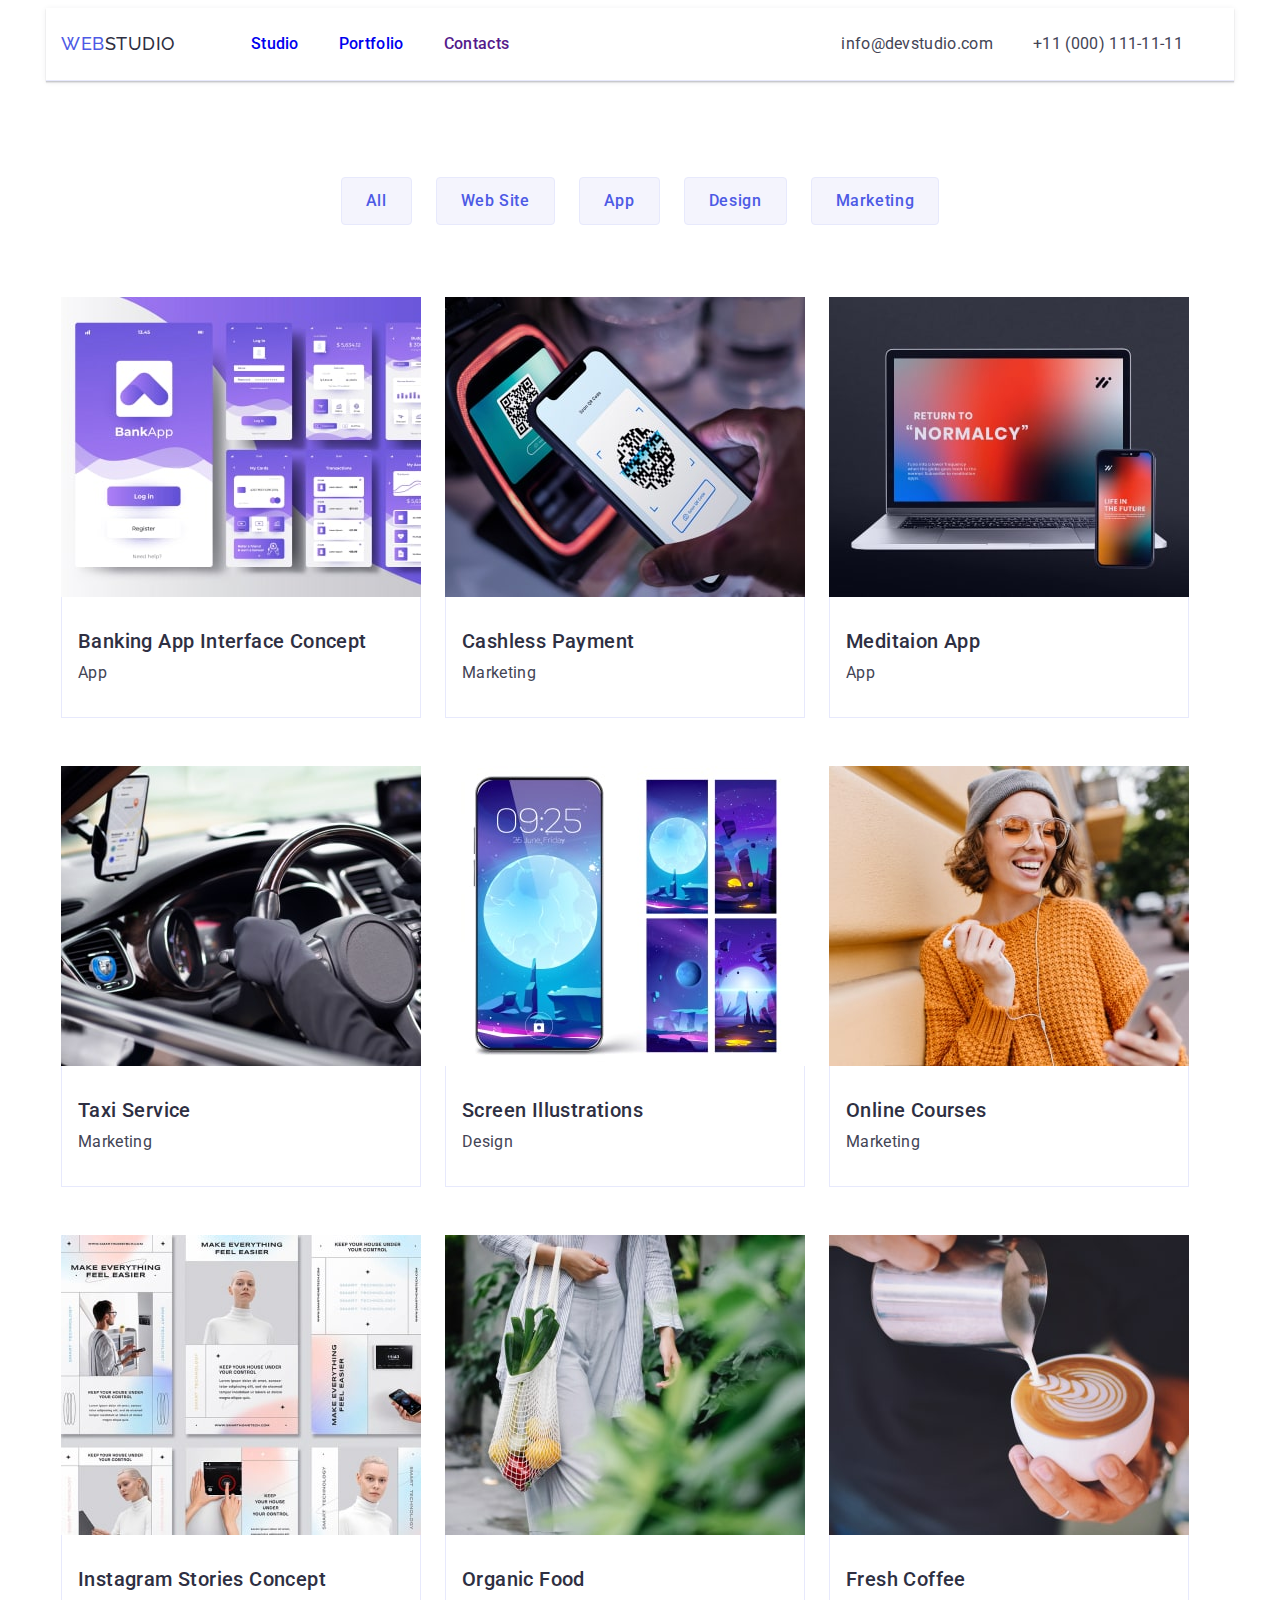
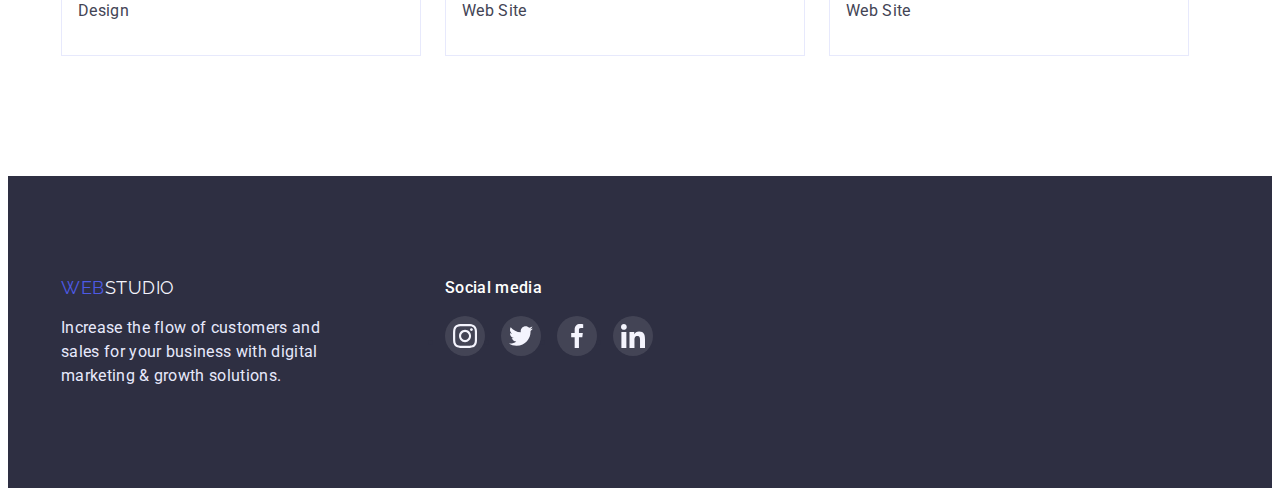
==== portfolio.html @ 0b2319d6 "додано svg та нові стилі" ====
<!DOCTYPE html>
<html lang="en">
  <head>
    <meta charset="UTF-8" />
    <meta http-equiv="X-UA-Compatible" content="IE=edge" />
    <meta name="viewport" content="width=<device-width>, initial-scale=1.0" />
    <title>WebStudio</title>
    <link rel="preconnect" href="https://fonts.googleapis.com" />
    <link rel="preconnect" href="https://fonts.gstatic.com" crossorigin />
    <link
      rel="stylesheet"
      href="https://cdnjs.cloudflare.com/ajax/libs/modern-normalize/1.1.0/modern-normalize.min.css"
      integrity="sha512-wpPYUAdjBVSE4KJnH1VR1HeZfpl1ub8YT/NKx4PuQ5NmX2tKuGu6U/JRp5y+Y8XG2tV+wKQpNHVUX03MfMFn9Q=="
      crossorigin="anonymous"
      referrerpolicy="no-referrer"
    />
    <link
      href="https://fonts.googleapis.com/css2?family=Raleway:wght@800&family=Roboto:wght@400;500;700;900&display=swap"
      rel="stylesheet"
    />
    <link rel="stylesheet" href="./css/styles.css" />
  </head>
  <body>
    <!-- header -->
    <header class="header container">
      <div class="header-container">
        <nav class="header-navigation">
          <a href="./index.html" class="link logo"
            ><span class="logo-accent">Web</span>Studio</a
          >
          <ul class="header-list list">
            <li class="header-item">
              <a href="index.html" class="header-link link">Studio</a>
            </li>
            <li class="header-item">
              <a href="portfolio.html" class="header-link link">Portfolio</a>
            </li>
            <li class="header-item">
              <a href="" class="header-link link">Contacts</a>
            </li>
          </ul>
        </nav>
        <address class="header-address">
          <ul class="header-address-list list">
            <li>
              <a href="mailto:info@devstudio.com" class="header-mail link"
                >info@devstudio.com</a
              >
            </li>
            <li>
              <a href="tel:+110001111111" class="header-tel link"
                >+11 (000) 111-11-11</a
              >
            </li>
          </ul>
        </address>
      </div>
    </header>
    <!-- /header -->
    <main>
      <div class="container main-container">
        <h1 class="visually-hidden">Gallery</h1>
        <ul class="button-list list">
          <li class="button-item">
            <button type="button" class="gallery-button">All</button>
          </li>
          <li class="button-item">
            <button type="button" class="gallery-button">Web Site</button>
          </li>
          <li class="button-item">
            <button type="button" class="gallery-button">App</button>
          </li>
          <li class="button-item">
            <button type="button" class="gallery-button">Design</button>
          </li>
          <li class="button-item">
            <button type="button" class="gallery-button">Marketing</button>
          </li>
        </ul>
      </div>
      <div class="gallery-container container">
        <ul class="photo-gallery-list list">
          <li class="photo-gallery-item">
            <img
              src="./images/portfolio/mobile-apps-min.jpg"
              alt="mobile`s app prototype"
              width="360"
              height="300"
            />
            <div class="gallery-item-text-part">
              <h2 class="gallery-subtitle">Banking App Interface Concept</h2>
              <p class="gallery-text">App</p>
            </div>
          </li>
          <li class="photo-gallery-item">
            <img
              src="./images/portfolio/payment-min.jpg"
              alt="payment by scanning qr code"
              width="360"
              height="300"
            />
            <div class="gallery-item-text-part">
              <h2 class="gallery-subtitle">Cashless Payment</h2>
              <p class="gallery-text">Marketing</p>
            </div>
          </li>
          <li class="photo-gallery-item">
            <img
              src="./images/portfolio/desktop-app-min.jpg"
              alt="desktop version of meditation app"
              width="360"
              height="300"
            />
            <div class="gallery-item-text-part">
              <h2 class="gallery-subtitle">Meditaion App</h2>
              <p class="gallery-text">App</p>
            </div>
          </li>
          <li class="photo-gallery-item">
            <img
              src="./images/portfolio/taxi-min.jpg"
              alt="photo of taxi driver using mobile taxi app"
              width="360"
              height="300"
            />
            <div class="gallery-item-text-part">
              <h2 class="gallery-subtitle">Taxi Service</h2>
              <p class="gallery-text">Marketing</p>
            </div>
          </li>
          <li class="photo-gallery-item">
            <img
              src="./images/portfolio/screen-min.jpg"
              alt="image for smartphone lock screen"
              width="360"
              height="300"
            />
            <div class="gallery-item-text-part">
              <h2 class="gallery-subtitle">Screen Illustrations</h2>
              <p class="gallery-text">Design</p>
            </div>
          </li>
          <li class="photo-gallery-item">
            <img
              src="./images/portfolio/online-min.jpg"
              alt="photo of a girl filming herself on camera"
              width="360"
              height="300"
            />
            <div class="gallery-item-text-part">
              <h2 class="gallery-subtitle">Online Courses</h2>
              <p class="gallery-text">Marketing</p>
            </div>
          </li>
          <li class="photo-gallery-item">
            <img
              src="./images/portfolio/insta-min.jpg"
              alt="screen shot of instagram app"
              width="360"
              height="300"
            />
            <div class="gallery-item-text-part">
              <h2 class="gallery-subtitle">Instagram Stories Concept</h2>
              <p class="gallery-text">Design</p>
            </div>
          </li>
          <li class="photo-gallery-item">
            <img
              src="./images/portfolio/food-min.jpg"
              alt="photo of a girl with a shopping bag containing organic food"
              width="360"
              height="300"
            />
            <div class="gallery-item-text-part">
              <h2 class="gallery-subtitle">Organic Food</h2>
              <p class="gallery-text">Web Site</p>
            </div>
          </li>
          <li class="photo-gallery-item">
            <img
              src="./images/portfolio/fresh-coffee-min.jpg"
              alt="barista preparing coffee with milk"
              width="360"
              height="300"
            />
            <div class="gallery-item-text-part">
              <h2 class="gallery-subtitle">Fresh Coffee</h2>
              <p class="gallery-text">Web Site</p>
            </div>
          </li>
        </ul>
      </div>
    </main>
    <!-- footer -->
    <footer class="footer">
      <div class="container footer-container">
        <div class="footer-main-information">
          <a href="./index.html" class="link footer-logo"
            ><span class="footer-logo-accent">Web</span>Studio</a
          >
          <p class="footer-text">
            Increase the flow of customers and sales for your business with
            digital marketing & growth solutions.
          </p>
        </div>
        <div class="footer-socialmedia list">
          <h3 class="footer-title">Social media</h3>
          <ul class="footer-socialmedia-list">
            <li class="socialmedia-item">
              <a href="" class="socialmedia-item-link link">
                <svg class="socialmedia-icon" width="24" height="24">
                  <use href="./images/symbol-defs.svg#icon-instagram-1"></use>
                </svg>
              </a>
            </li>
            <li class="socialmedia-item">
              <a href="" class="socialmedia-item-link link">
                <svg class="socialmedia-icon" width="24" height="24">
                  <use href="./images/symbol-defs.svg#icon-twitter-1"></use>
                </svg>
              </a>
            </li>
            <li class="socialmedia-item">
              <a href="" class="socialmedia-item-link link">
                <svg class="socialmedia-icon" width="24" height="24">
                  <use href="./images/symbol-defs.svg#icon-facebook-1"></use>
                </svg>
              </a>
            </li>
            <li class="socialmedia-item">
              <a href="" class="socialmedia-item-link link">
                <svg class="socialmedia-icon" width="24" height="24">
                  <use href="./images/symbol-defs.svg#icon-linkedin-1"></use>
                </svg>
              </a>
            </li>
          </ul>
        </div>
      </div>
    </footer>
    <!-- /footer -->
  </body>
</html>
---- css/styles.css ----
:root {
  --primary-brand-color: #4d5ae5;
  --pressed-state-color: #404bbf;
  --pressed-footer-icon-color: #31d0aa;
  --main-dark: #2e2f42;
  --main-text-color: #434455;
  --background-hero-color: #2e2f42;
  --accent-color: #e7e9fc;
  --light-color: #f4f4fd;
  --main-font: "Roboto", "Intro", "Comfortaa", sans-serif;
  --secondary-font: "Raleway", "Intro", "Comfortaa", sans-serif;
  --secondary-light-color: #ffffff;
}

body {
  font-family: var(--main-font);
  color: var(--main-dark);
  /* box-sizing: border-box; */
}

h1,
h2,
h3,
h4,
h5,
h6,
p {
  margin: 0;
}

ul {
  margin: 0;
  padding: 0;
}

img {
  display: block;
  max-width: 100%;
  height: auto;
}

.list {
  list-style: none;
}

.link {
  text-decoration: none;
}

.title {
  font-weight: 700;
  font-size: 36px;
  line-height: 1.11;
  letter-spacing: 0.02em;
  text-transform: capitalize;
}

.visually-hidden {
  position: absolute;
  width: 1px;
  height: 1px;
  margin: -1px;
  border: 0;
  padding: 0;
  white-space: nowrap;
  clip-path: inset(100%);
  clip: rect(0 0 0 0);
  overflow: hidden;
}

.container {
  max-width: 1158px;
  margin: 0 auto;
  padding-left: 15px;
  padding-right: 15px;
}

.section {
  padding-top: 120px;
  padding-bottom: 120px;
}

/* header */

.header {
  border-bottom: 1px solid var(--accent-color);
  box-shadow: 0px 2px 1px rgba(46, 47, 66, 0.08),
    0px 1px 1px rgba(46, 47, 66, 0.16), 0px 1px 6px rgba(46, 47, 66, 0.08);
}

.header-container {
  display: flex;
  flex-wrap: wrap;
  align-items: center;
  padding-top: 24px;
  padding-bottom: 24px;
}

.header-navigation {
  font-weight: 500;
  font-size: 16px;
  line-height: 1.5;
  letter-spacing: 0.02em;
  color: var(--main-dark);
  display: flex;
  align-items: center;
  margin-right: 332px;
}

.logo {
  font-family: var(--secondary-font);
  font-size: 18px;
  line-height: 1.33;
  letter-spacing: 0.03em;
  text-transform: uppercase;
  color: var(--main-dark);
  margin-right: 76px;
}

.logo:visited {
  color: var(--main-dark);
}
.logo-accent {
  color: var(--primary-brand-color);
}
.logo-accent:visited {
  color: var(--primary-brand-color);
}

.header-list {
  display: flex;
  align-items: center;
  gap: 40px;
  /* padding-top: 24px;
  padding-bottom: 24px; */
}

/* .header-item:not(:last-child) {
  margin-right: 40px;
} */

/* .header-link {} */

.header-link:is(:hover, :focus) {
  color: var(--pressed-state-color);
}

/* .header-address { } */

.header-address-list {
  display: flex;
  align-items: center;
}

.header-mail {
  font-style: normal;
  font-size: 16px;
  line-height: 1.5;
  letter-spacing: 0.02em;
  color: var(--main-text-color);
}

.header-mail:hover,
.header-mail:focus {
  color: var(--pressed-state-color);
}

.header-tel {
  font-style: normal;
  font-size: 16px;
  line-height: 1.5;
  letter-spacing: 0.02em;
  color: var(--main-text-color);
  margin-left: 40px;
}

.header-tel:hover,
.header-tel:focus {
  color: var(--pressed-state-color);
}

/* footer */
.footer {
  background-color: var(--main-dark);
  width: 100%;
  padding-top: 100px;
  padding-bottom: 100px;
}

.footer-container {
  display: flex;
  gap: 120px;
}

/* .footer-main-information {} */

.footer-logo {
  color: var(--light-color);
  font-family: var(--secondary-font);
  font-size: 18px;
  line-height: 1.33;
  letter-spacing: 0.03em;
  text-transform: uppercase;
}

.footer-logo-accent {
  color: var(--primary-brand-color);
}

.footer-text {
  margin-top: 16px;
  font-size: 16px;
  line-height: 1.5;
  letter-spacing: 0.02em;
  color: var(--accent-color);
  max-width: 264px;
}

/* .footer-socialmedia {} */

.footer-socialmedia-list {
  display: flex;
  justify-content: flex-start;
  flex-wrap: wrap;
  gap: 16px;
  margin-top: 16px;
}

.socialmedia-item {
  width: 40px;
  height: 40px;
}
.socialmedia-item-link {
  display: flex;
  justify-content: center;
  align-items: center;
  width: 100%;
  height: 100%;
  border-radius: 50%;
  background-color: rgba(255, 255, 255, 0.1);
}

.socialmedia-item-link:is(:hover, :focus) {
  background-color: var(--pressed-footer-icon-color);
}

.footer-title {
  font-weight: 500;
  font-size: 16px;
  line-height: 1.5;
  letter-spacing: 0.02em;
  color: var(--secondary-light-color);
}

/* INDEX.HTML */

/* hero section */
.hero {
  max-width: 100%;
}

.hero-container {
  text-align: center;
  padding-top: 188px;
  padding-bottom: 188px;
  background-color: var(--background-hero-color);
  background-image: linear-gradient(
      rgba(46, 47, 66, 0.7),
      rgba(46, 47, 66, 0.7)
    ),
    url(../images/main-background.jpg);
  background-repeat: no-repeat;
  background-position: center;
}

.hero-title {
  font-weight: 700;
  font-size: 56px;
  line-height: 1.07;
  letter-spacing: 0.02em;
  color: var(--secondary-light-color);
  max-width: 496px;
  margin: 0 auto;
  margin-bottom: 48px;
}

.btn {
  display: inline-block;
  padding: 16px 32px;
  min-width: 169px;
  font-family: inherit;
  font-weight: 500;
  font-size: 16px;
  line-height: 1.5;
  letter-spacing: 0.04em;
  background-color: var(--primary-brand-color);
  box-shadow: 0px 4px 4px rgba(0, 0, 0, 0.15);
  border-radius: 4px;
  border: transparent;

  color: var(--secondary-light-color);

  cursor: pointer;
}

.btn:hover,
.btn:focus {
  background-color: var(--pressed-state-color);
}

/* advantages */

.advantages {
  padding-bottom: 0;
}

.advantage-list {
  display: flex;
  justify-content: center;
  align-items: center;
  flex-wrap: wrap;
  gap: 24px;
  width: 100%;
}

.advantage-item {
  flex-basis: calc((100% - 3 * 24px) / 4);
  max-width: 264px;
}

/*  стара версія для 
  gap: 24px;

  це 

.advantage-item:not(:last-child) {
  margin-right: 24px;
} */

.advantage-item-decor {
  background-color: var(--light-color);
  padding: 24px 102.14px;
  border-radius: 4px;
}

/* .advantage-icon {} */

.advantage-title {
  font-weight: 500;
  font-size: 20px;
  line-height: 1.2;
  letter-spacing: 0.02em;
  margin-top: 8px;
}

.advantage-text {
  font-size: 16px;
  line-height: 1.5;
  letter-spacing: 0.02em;
  color: var(--main-text-color);
  margin-top: 8px;
}

/* about */
/* can be used later     .about {} */
.about-title {
  text-align: center;
}

.about-list {
  display: flex;
  flex-wrap: wrap;
  margin-top: 72px;
  gap: 24px;
  width: 100%;
}

.about-item {
  flex-basis: calc((100% - 2 * 24px) / 3);
  max-width: 360px;
}

/* .about-item:not(:last-child) {
  margin-right: 24px;
} */

/* Team */

.team {
  background-color: var(--light-color);
}

.team-title {
  text-align: center;
}

.team-list {
  display: flex;
  flex-wrap: wrap;
  margin-top: 72px;
  gap: 24px;
  width: 100%;
}

.team-item {
  background-color: var(--secondary-light-color);
  box-shadow: 0px 1px 6px rgba(46, 47, 66, 0.08),
    0px 1px 1px rgba(46, 47, 66, 0.16), 0px 2px 1px rgba(46, 47, 66, 0.08);
  border-radius: 0px 0px 4px 4px;
  text-align: center;
  max-width: 264px;
  flex-basis: calc((100% - 3 * 24px) / 4);
}

.team-item-text-part {
  padding: 32px 16px;
}

.team-social-list {
  display: flex;
  gap: 24px;
  justify-content: center;
  margin-top: 8px;
}
.team-social-item {
  width: 40px;
  height: 40px;
}
.team-social-link {
  display: flex;
  justify-content: center;
  align-items: center;
  width: 100%;
  height: 100%;
  border-radius: 50%;
  background-color: var(--primary-brand-color);
}

.team-social-link:is(:hover, :focus) {
  background-color: var(--pressed-state-color);
}

/* .team-social-icon {
  fill: var(--light-color, #f4f4fd);
} */

.team-subtitle {
  font-weight: 500;
  font-size: 20px;
  line-height: 1.2;
  letter-spacing: 0.02em;
}

.team-text {
  font-size: 16px;
  line-height: 1.5;
  letter-spacing: 0.02em;
  color: var(--main-text-color);
  margin-top: 8px;
}

.customer-section {
  padding-top: 130px;
}
.customer-title {
  font-weight: 700;
  font-size: 36px;
  line-height: 1.11;
  text-align: center;
  letter-spacing: 0.02em;
  text-transform: capitalize;
  color: var(--main-dark);
}
.customer-list {
  display: flex;
  flex-wrap: wrap;
  justify-content: center;
  align-items: center;
  margin-top: 72px;
  gap: 24px;
}
.customer-item {
  border: 1px solid #8e8f99;
  border-radius: 4px;
  padding: 16px 32px;
}

.customer-item:is(:hover, :focus) {
  border: 1px solid var(--pressed-state-color);
  border-radius: 4px;
  cursor: pointer;
}

.customer-item:is(:hover, :focus) .customer-link-icon {
  fill: var(--pressed-state-color);
}

.customer-link {
  display: flex;
  justify-content: center;
  align-items: center;
  width: 100%;
  height: 100%;
}

.customer-link-icon {
  fill: #afb1b8;
}

/* /INDEX.HTML */

/* PORTFOLIO.HTML */
.main-container {
  padding-top: 96px;
  padding-bottom: 72px;
}

.button-list {
  display: flex;
  justify-content: center;
  align-items: center;
  padding-bottom: 0;
  gap: 24px;
}

/* .button-item { } */

/* .button-item:not(:last-child) {
  margin-right: 24px;
} */

/* .gallery-container {
    
  } */

.gallery-button {
  font-family: inherit;
  background-color: var(--light-color);
  border: 1px solid var(--accent-color);
  border-radius: 4px;
  font-weight: 500;
  font-size: 16px;
  line-height: 1.5;
  letter-spacing: 0.04em;
  color: var(--primary-brand-color);
  cursor: pointer;
  padding: 11px 24px;
}

.gallery-button:hover,
.gallery-button:focus {
  background-color: var(--pressed-state-color);
  color: var(--secondary-light-color);
  box-shadow: 0px 3px 1px rgba(0, 0, 0, 0.1), 0px 2px 1px rgba(0, 0, 0, 0.08),
    0px 2px 2px rgba(0, 0, 0, 0.12);
  border: 1px solid var(--pressed-state-color);
}

.gallery-container {
  padding-bottom: 120px;
}

.photo-gallery-list {
  display: flex;
  flex-wrap: wrap;
  column-gap: 24px;
  row-gap: 48px;
  width: 100%;
}

/*  стара версія для 
  column-gap: 24px;
  row-gap: 48px;
це 

.photo-gallery-list:not(:ntn-child(3n)) {
  margin-right: 24px;
}
.photo-gallery-list:not(:ntn-last-child(-n + 3)) {
  margin-bottom: 48px;
} */

/*   column-gap: 24px;
  row-gap: 48px;  
  =
  gap = 48px 24px*/

.photo-gallery-item {
  background-color: var(--secondary-light-color);
  flex-basis: calc((100% - 2 * 24px) / 3);
  overflow: hidden;
  max-width: 360px;
}

.photo-gallery-item:is(:hover, :focus) {
  box-shadow: 0px 1px 6px rgba(46, 47, 66, 0.08),
    0px 1px 1px rgba(46, 47, 66, 0.16), 0px 2px 1px rgba(46, 47, 66, 0.08);
}

.gallery-item-text-part {
  padding: 32px 16px;
  border: 1px solid var(--accent-color);
  border-top: none;
}

.gallery-subtitle {
  font-weight: 500;
  font-size: 20px;
  line-height: 1.2;
  letter-spacing: 0.02em;
  color: var(--main-dark);
}

.gallery-text {
  font-size: 16px;
  line-height: 1.5;
  letter-spacing: 0.02em;
  color: var(--main-text-color);
  margin-top: 8px;
}
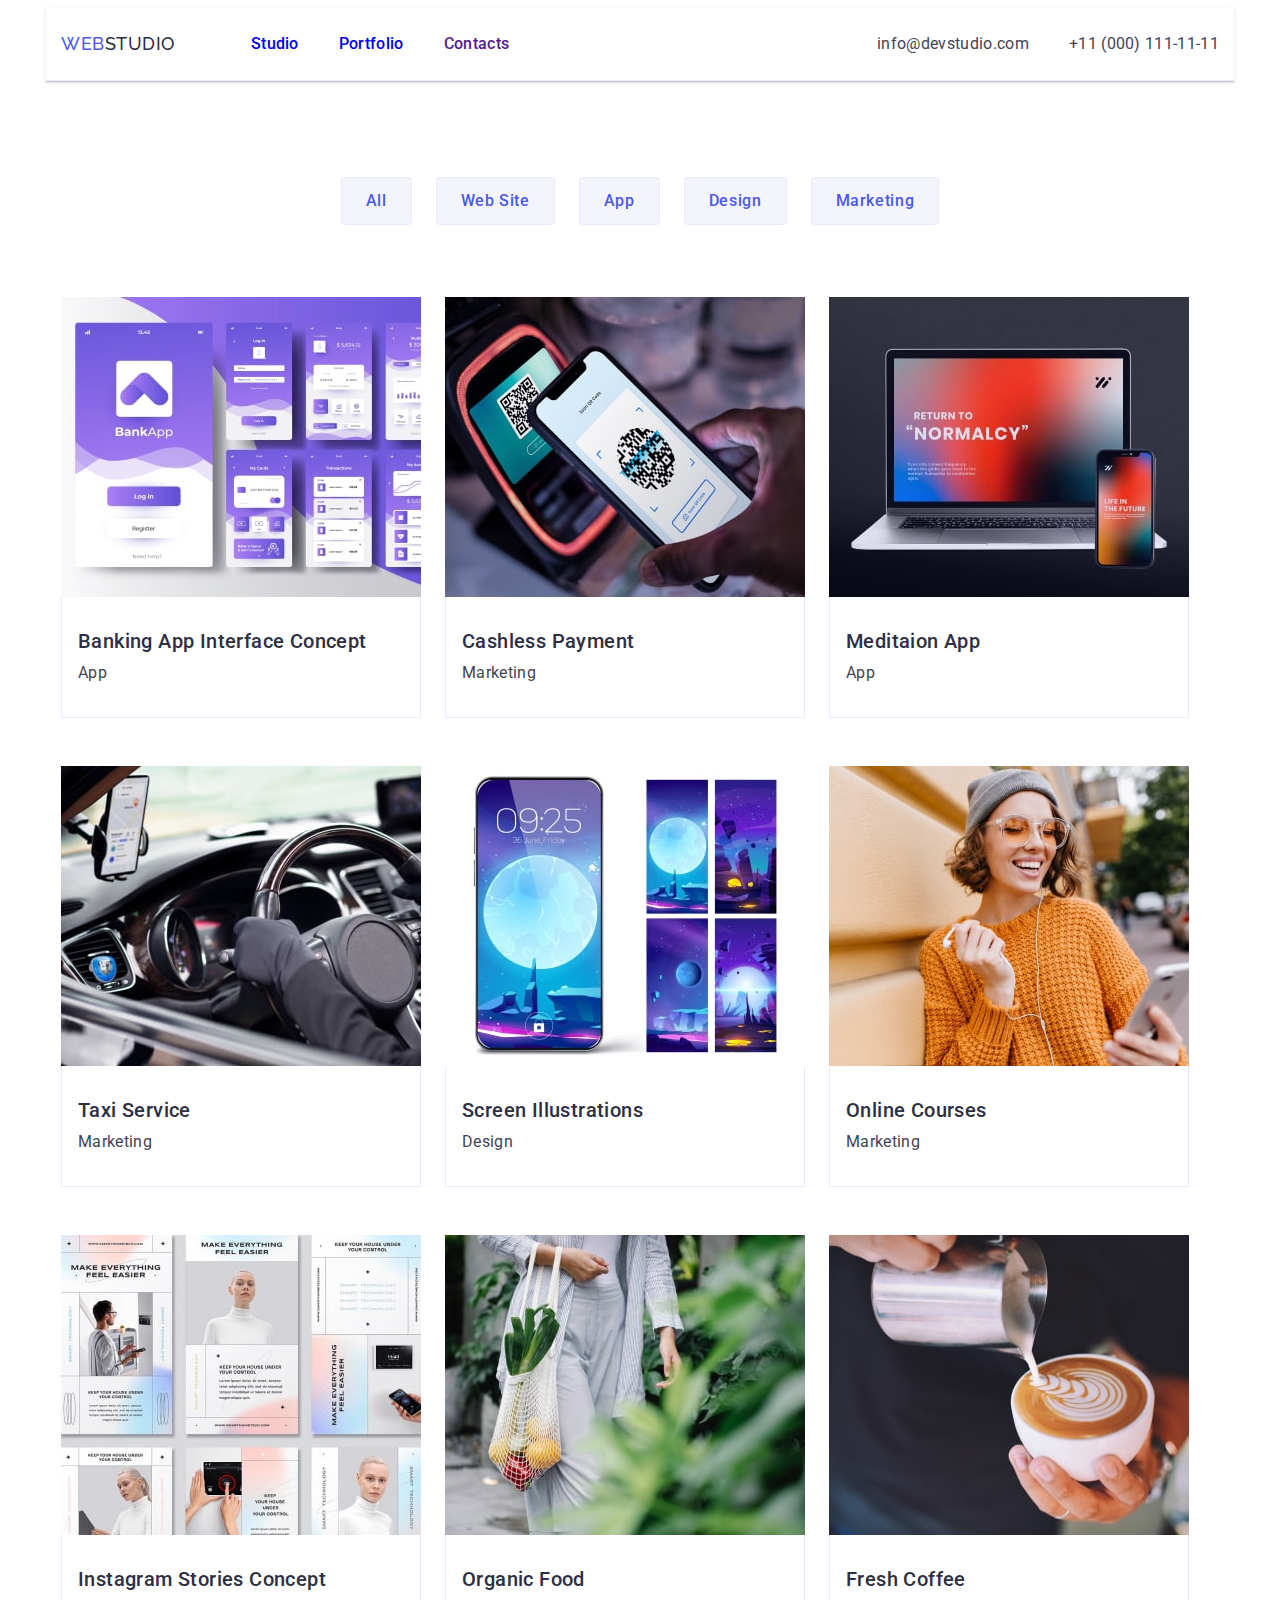
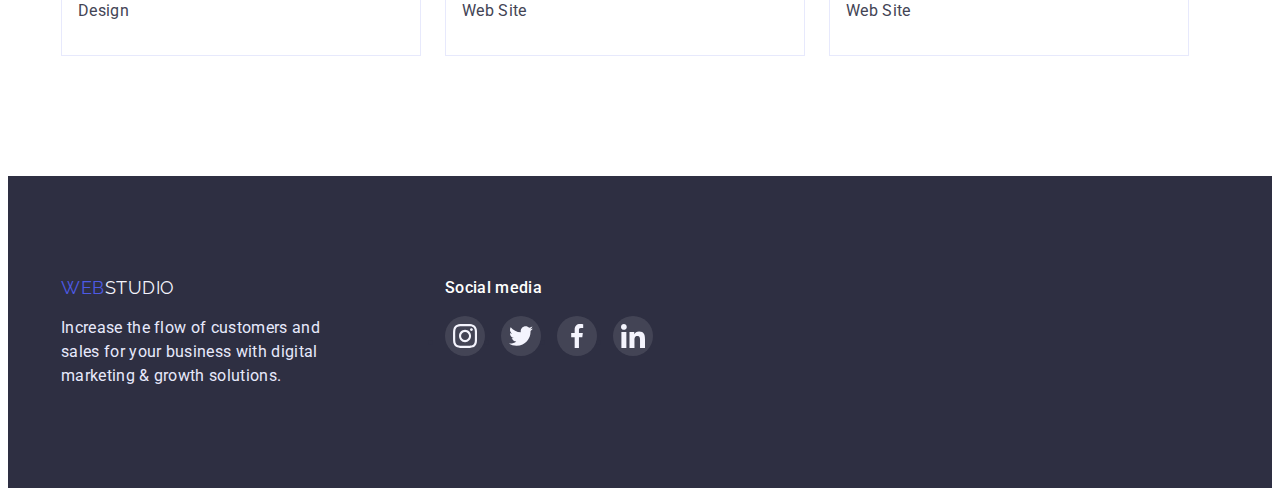
==== commit 7679d233: "Update portfolio.html" ====
--- a/portfolio.html
+++ b/portfolio.html
@@ -3,7 +3,7 @@
   <head>
     <meta charset="UTF-8" />
     <meta http-equiv="X-UA-Compatible" content="IE=edge" />
-    <meta name="viewport" content="width=<device-width>, initial-scale=1.0" />
+    <meta name="viewport" content="width=device-width, initial-scale=1.0" />
     <title>WebStudio</title>
     <link rel="preconnect" href="https://fonts.googleapis.com" />
     <link rel="preconnect" href="https://fonts.gstatic.com" crossorigin />
--- a/css/styles.css
+++ b/css/styles.css
@@ -94,6 +94,7 @@
   align-items: center;
   padding-top: 24px;
   padding-bottom: 24px;
+  justify-content: space-between;
 }
 
 .header-navigation {
@@ -104,7 +105,6 @@
   color: var(--main-dark);
   display: flex;
   align-items: center;
-  margin-right: 332px;
 }
 
 .logo {
@@ -150,6 +150,7 @@
 .header-address-list {
   display: flex;
   align-items: center;
+  gap: 40px;
 }
 
 .header-mail {
@@ -171,7 +172,6 @@
   line-height: 1.5;
   letter-spacing: 0.02em;
   color: var(--main-text-color);
-  margin-left: 40px;
 }
 
 .header-tel:hover,
@@ -238,10 +238,15 @@
   height: 100%;
   border-radius: 50%;
   background-color: rgba(255, 255, 255, 0.1);
+  color: var(--light-color, #f4f4fd);
 }
 
 .socialmedia-item-link:is(:hover, :focus) {
   background-color: var(--pressed-footer-icon-color);
+}
+
+.socialmedia-icon {
+  fill: currentColor;
 }
 
 .footer-title {
@@ -257,12 +262,6 @@
 /* hero section */
 .hero {
   max-width: 100%;
-}
-
-.hero-container {
-  text-align: center;
-  padding-top: 188px;
-  padding-bottom: 188px;
   background-color: var(--background-hero-color);
   background-image: linear-gradient(
       rgba(46, 47, 66, 0.7),
@@ -273,6 +272,12 @@
   background-position: center;
 }
 
+.hero-container {
+  text-align: center;
+  padding-top: 188px;
+  padding-bottom: 188px;
+}
+
 .hero-title {
   font-weight: 700;
   font-size: 56px;
@@ -316,7 +321,6 @@
 
 .advantage-list {
   display: flex;
-  justify-content: center;
   align-items: center;
   flex-wrap: wrap;
   gap: 24px;
@@ -325,7 +329,6 @@
 
 .advantage-item {
   flex-basis: calc((100% - 3 * 24px) / 4);
-  max-width: 264px;
 }
 
 /*  стара версія для 
@@ -339,8 +342,11 @@
 
 .advantage-item-decor {
   background-color: var(--light-color);
-  padding: 24px 102.14px;
+  padding: 24px 10px;
   border-radius: 4px;
+  display: flex;
+  align-items: center;
+  justify-content: center;
 }
 
 /* .advantage-icon {} */
@@ -372,12 +378,10 @@
   flex-wrap: wrap;
   margin-top: 72px;
   gap: 24px;
-  width: 100%;
 }
 
 .about-item {
   flex-basis: calc((100% - 2 * 24px) / 3);
-  max-width: 360px;
 }
 
 /* .about-item:not(:last-child) {
@@ -399,7 +403,6 @@
   flex-wrap: wrap;
   margin-top: 72px;
   gap: 24px;
-  width: 100%;
 }
 
 .team-item {
@@ -434,15 +437,16 @@
   height: 100%;
   border-radius: 50%;
   background-color: var(--primary-brand-color);
+  color: var(--light-color, #f4f4fd);
 }
 
 .team-social-link:is(:hover, :focus) {
   background-color: var(--pressed-state-color);
 }
 
-/* .team-social-icon {
-  fill: var(--light-color, #f4f4fd);
-} */
+.team-social-icon {
+  fill: currentColor;
+}
 
 .team-subtitle {
   font-weight: 500;
@@ -483,6 +487,8 @@
   border: 1px solid #8e8f99;
   border-radius: 4px;
   padding: 16px 32px;
+  flex-basis: calc((100% - 24px * 5) / 6);
+  max-width: 168px;
 }
 
 .customer-item:is(:hover, :focus) {
@@ -593,6 +599,7 @@
 }
 
 .photo-gallery-item:is(:hover, :focus) {
+  cursor: pointer;
   box-shadow: 0px 1px 6px rgba(46, 47, 66, 0.08),
     0px 1px 1px rgba(46, 47, 66, 0.16), 0px 2px 1px rgba(46, 47, 66, 0.08);
 }
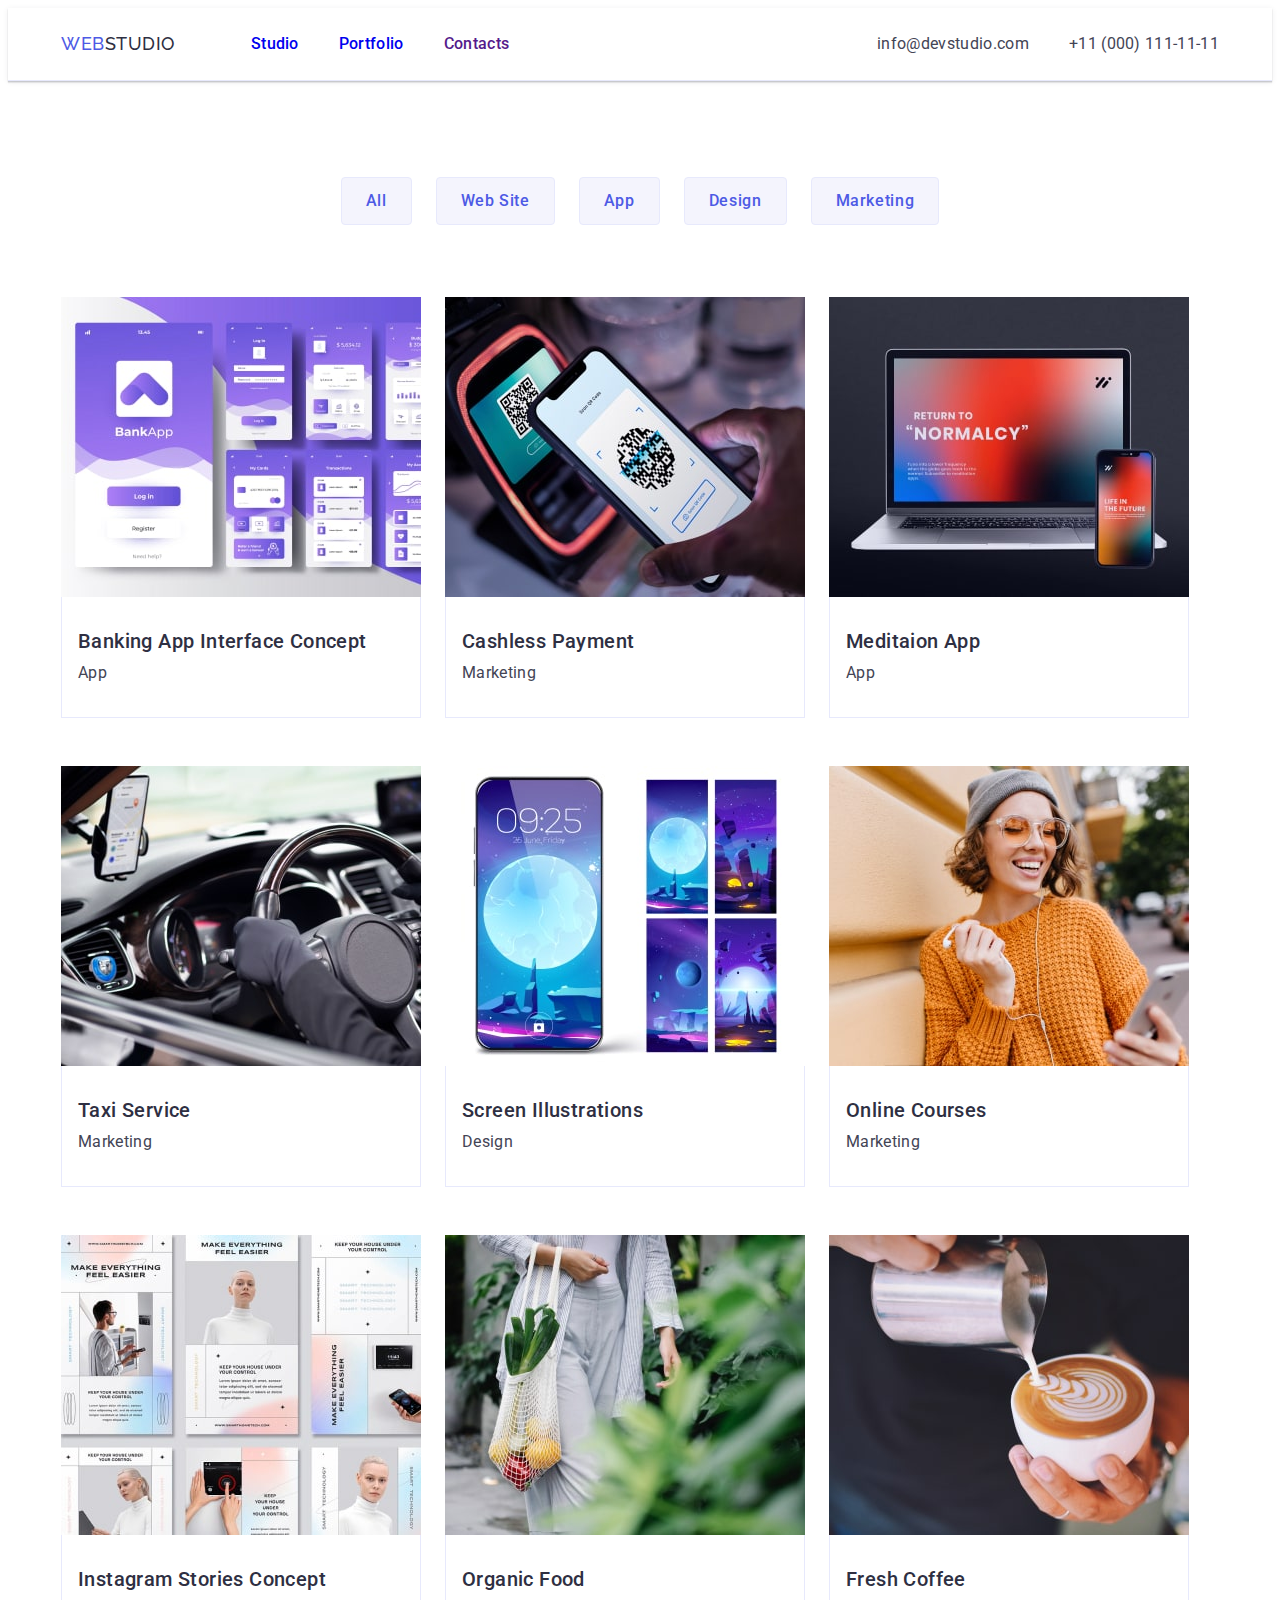
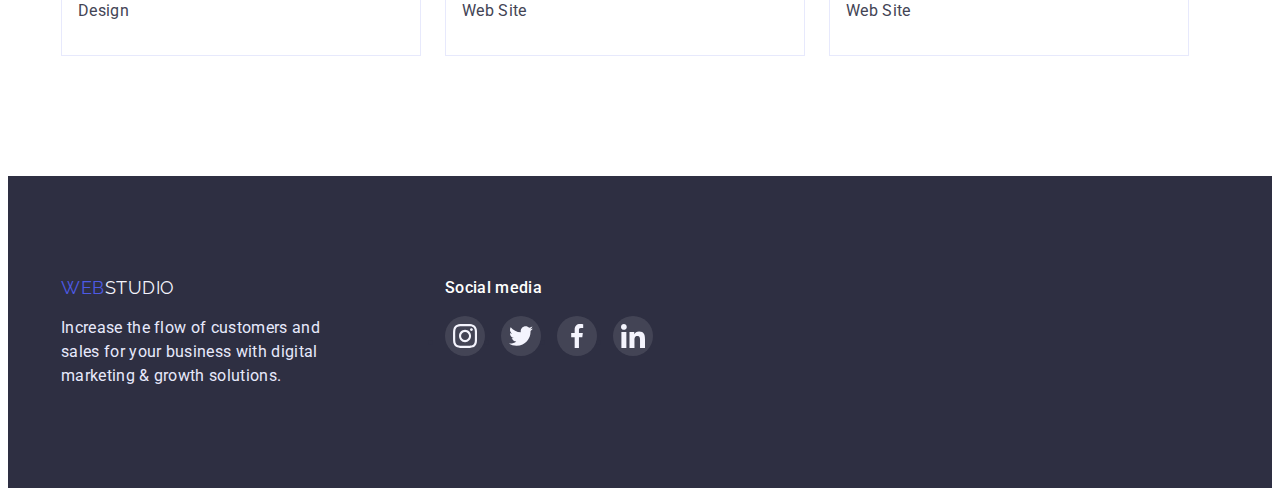
==== commit 717a094c: "Update portfolio.html" ====
--- a/portfolio.html
+++ b/portfolio.html
@@ -22,8 +22,8 @@
   </head>
   <body>
     <!-- header -->
-    <header class="header container">
-      <div class="header-container">
+    <header class="header">
+      <div class="header-container container">
         <nav class="header-navigation">
           <a href="./index.html" class="link logo"
             ><span class="logo-accent">Web</span>Studio</a
